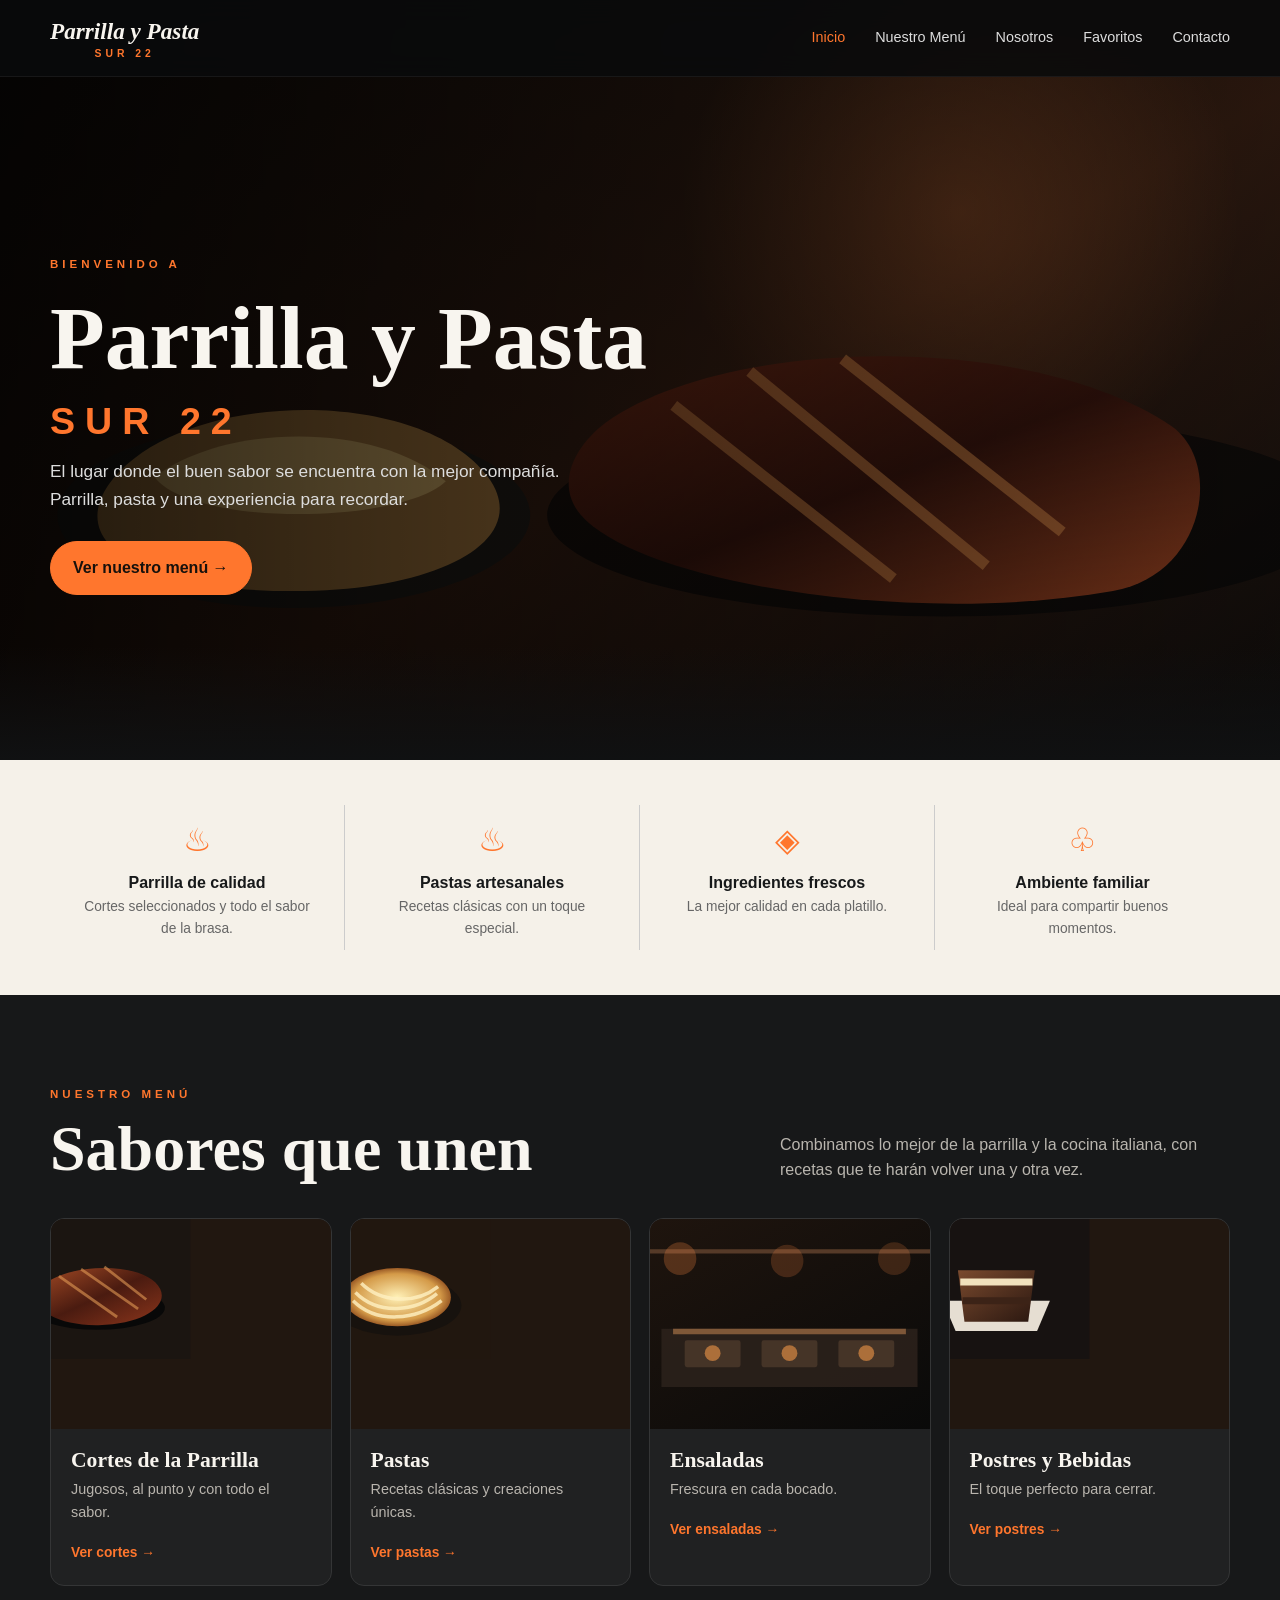
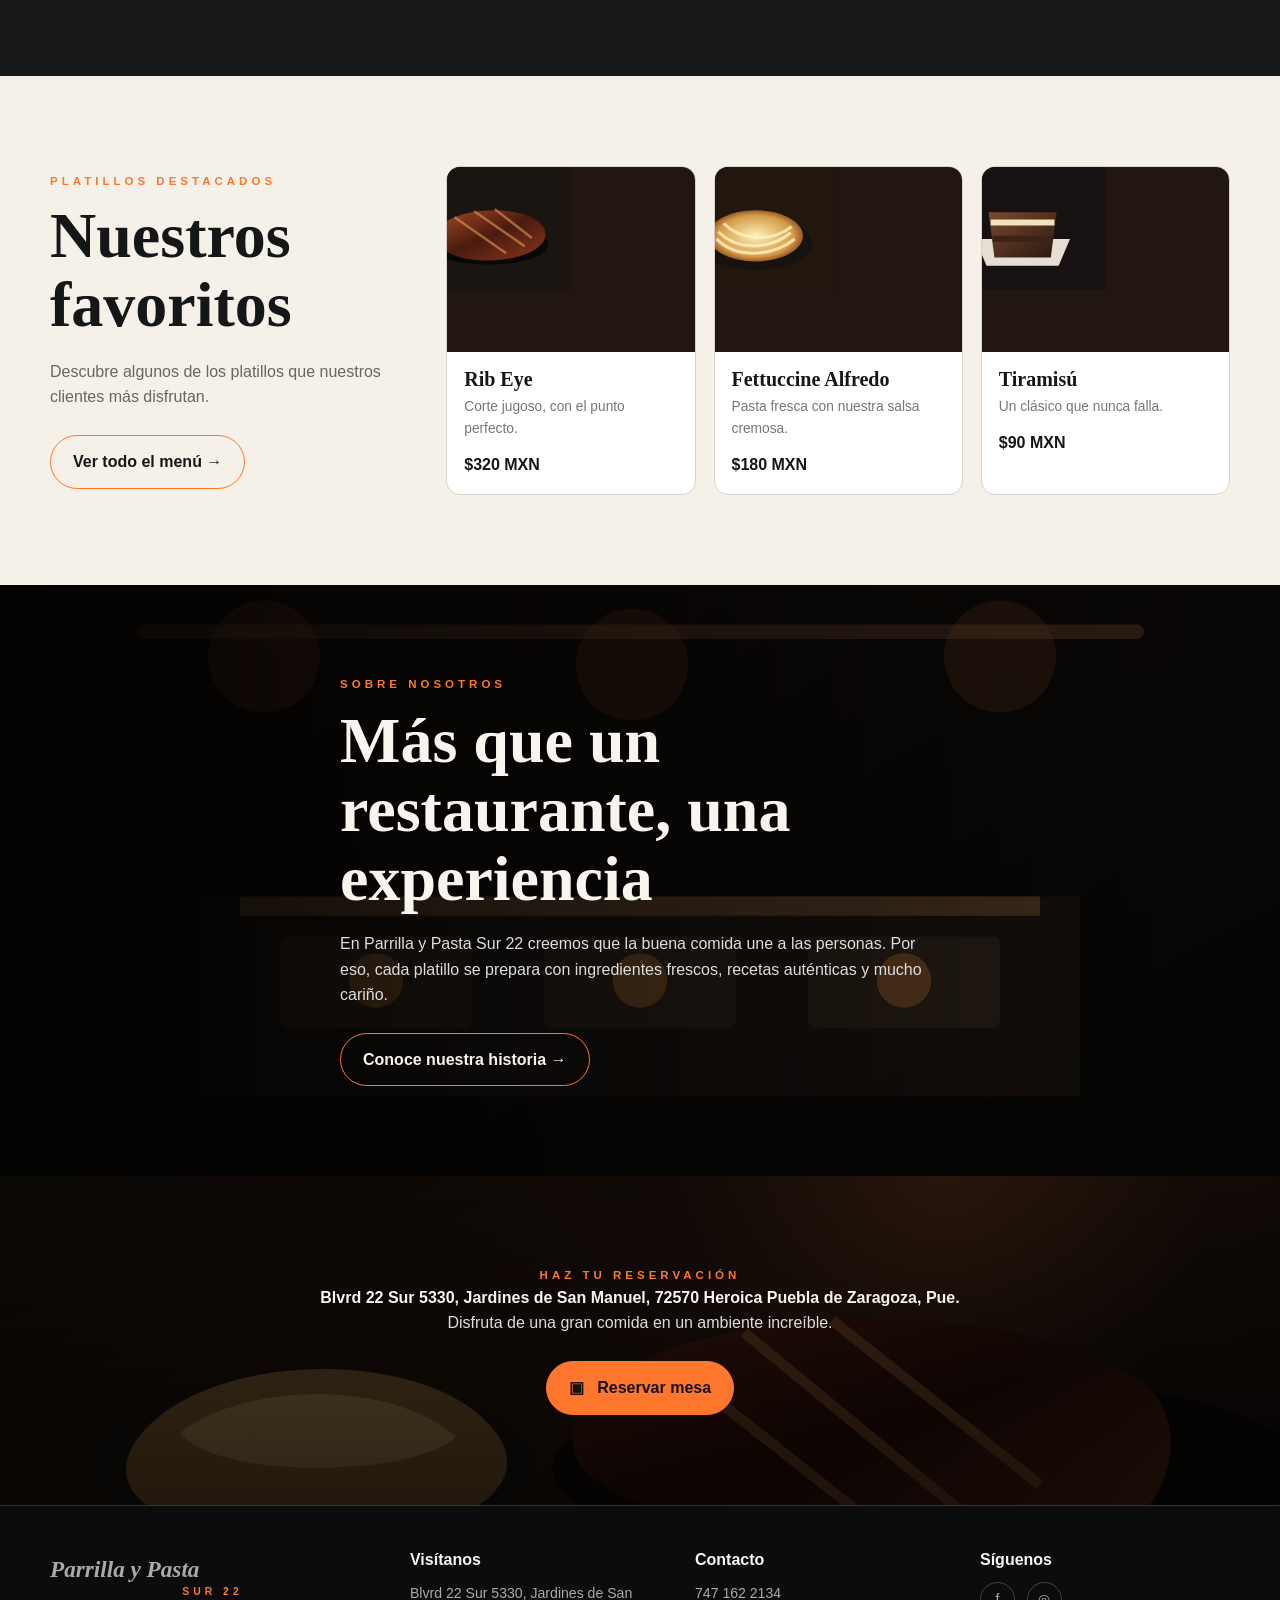
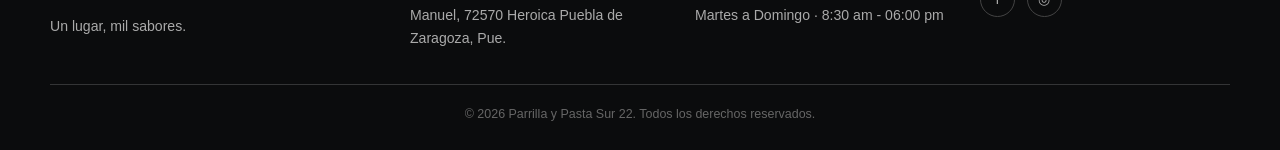
==== index.html @ 073c7037 "Add files via upload" ====
<!DOCTYPE html>
<html lang="es">
<head>
  <meta charset="UTF-8">
  <meta name="viewport" content="width=device-width, initial-scale=1.0">
  <meta name="description" content="Parrilla y Pasta Sur 22 — parrilla, pasta y buenos momentos.">
  <meta name="theme-color" content="#101112">
  <title>Parrilla y Pasta Sur 22</title>
  <link rel="stylesheet" href="css/styles.css">
</head>
<body>
<header>
  <nav class="container">
    <a href="#inicio" class="brand">Parrilla y Pasta <small>SUR 22</small></a>
    <div class="links" id="navLinks">
      <a class="active" href="#inicio">Inicio</a>
      <a href="./menu.html">Nuestro Menú</a>
      <a href="#nosotros">Nosotros</a>
      <a href="#favoritos">Favoritos</a>
      <a href="#contacto">Contacto</a>
    </div>
  </nav>
</header>

<main>
<section class="hero" id="inicio">
  <div class="hero-content">
    <div class="eyebrow">Bienvenido a</div>
    <h1>Parrilla y Pasta <span>Sur 22</span></h1>
    <p>El lugar donde el buen sabor se encuentra con la mejor compañía. Parrilla, pasta y una experiencia para recordar.</p>
    <div class="hero-actions">
      <a class="btn" href="./menu.html">Ver nuestro menú →</a>
    </div>
  </div>
</section>

<section class="features">
  <div class="container features-grid">
    <div class="feature"><div class="icon">♨</div><h3>Parrilla de calidad</h3><p>Cortes seleccionados y todo el sabor de la brasa.</p></div>
    <div class="feature"><div class="icon">♨</div><h3>Pastas artesanales</h3><p>Recetas clásicas con un toque especial.</p></div>
    <div class="feature"><div class="icon">◈</div><h3>Ingredientes frescos</h3><p>La mejor calidad en cada platillo.</p></div>
    <div class="feature"><div class="icon">♧</div><h3>Ambiente familiar</h3><p>Ideal para compartir buenos momentos.</p></div>
  </div>
</section>

<section class="menu-section" id="menu">
  <div class="container">
    <div class="section-head">
      <div><div class="eyebrow">Nuestro menú</div><h2>Sabores que unen</h2></div>
      <p>Combinamos lo mejor de la parrilla y la cocina italiana, con recetas que te harán volver una y otra vez.</p>
    </div>
    <div class="cards">
      <article class="card"><div class="card-image"><img src="images/ribeye.svg" alt="Corte de carne a la parrilla" loading="lazy"></div><div class="card-body"><h3>Cortes de la Parrilla</h3><p>Jugosos, al punto y con todo el sabor.</p><a href="./menu.html#parrilla">Ver cortes →</a></div></article>
      <article class="card"><div class="card-image"><img src="images/pasta.svg" alt="Pasta artesanal" loading="lazy"></div><div class="card-body"><h3>Pastas</h3><p>Recetas clásicas y creaciones únicas.</p><a href="#favoritos">Ver pastas →</a></div></article>
      <article class="card"><div class="card-image"><img src="images/about.svg" alt="Ambiente del restaurante" loading="lazy"></div><div class="card-body"><h3>Ensaladas</h3><p>Frescura en cada bocado.</p><a href="#favoritos">Ver ensaladas →</a></div></article>
      <article class="card"><div class="card-image"><img src="images/dessert.svg" alt="Postre" loading="lazy"></div><div class="card-body"><h3>Postres y Bebidas</h3><p>El toque perfecto para cerrar.</p><a href="#favoritos">Ver postres →</a></div></article>
    </div>
  </div>
</section>

<section class="favorites" id="favoritos">
  <div class="container favorite-grid">
    <div class="section-head">
      <div class="eyebrow">Platillos destacados</div>
      <h2>Nuestros favoritos</h2>
      <p>Descubre algunos de los platillos que nuestros clientes más disfrutan.</p>
      <a class="btn outline" href="./menu.html" style="color:#171717;border-color:#ff762d">Ver todo el menú →</a>
    </div>
    <div class="dish-grid">
      <article class="dish"><div class="dish-image"><img src="images/ribeye.svg" alt="Rib Eye" loading="lazy"></div><div class="dish-body"><h3>Rib Eye</h3><p>Corte jugoso, con el punto perfecto.</p><div class="price">$320 MXN</div></div></article>
      <article class="dish"><div class="dish-image"><img src="images/pasta.svg" alt="Fettuccine Alfredo" loading="lazy"></div><div class="dish-body"><h3>Fettuccine Alfredo</h3><p>Pasta fresca con nuestra salsa cremosa.</p><div class="price">$180 MXN</div></div></article>
      <article class="dish"><div class="dish-image"><img src="images/dessert.svg" alt="Tiramisú" loading="lazy"></div><div class="dish-body"><h3>Tiramisú</h3><p>Un clásico que nunca falla.</p><div class="price">$90 MXN</div></div></article>
    </div>
  </div>
</section>

<section class="about" id="nosotros">
  <div class="container about-content">
    <div class="eyebrow">Sobre nosotros</div>
    <h2>Más que un restaurante, una experiencia</h2>
    <p>En Parrilla y Pasta Sur 22 creemos que la buena comida une a las personas. Por eso, cada platillo se prepara con ingredientes frescos, recetas auténticas y mucho cariño.</p>
    <a class="btn outline" href="#contacto">Conoce nuestra historia →</a>
  </div>
</section>

<section class="reservation" id="reservar">
  <div class="container">
    <div class="eyebrow">Haz tu reservación</div>
    <h4>Blvrd 22 Sur 5330, Jardines de San Manuel, 72570 Heroica Puebla de Zaragoza, Pue.</h4>
    <p>Disfruta de una gran comida en un ambiente increíble.</p>
    <a class="btn" href="tel:+52+527471622134">▣ &nbsp; Reservar mesa</a>
  </div>
</section>
</main>

<footer id="contacto">
  <div class="container">
    <div class="footer-grid">
      <div><a class="brand" href="#inicio">Parrilla y Pasta <small>SUR 22</small></a><p style="margin-top:15px">Un lugar, mil sabores.</p></div>
      <div><h3>Visítanos</h3><p>Blvrd 22 Sur 5330, Jardines de San Manuel, 72570 Heroica Puebla de Zaragoza, Pue.</div>
      <div><h3>Contacto</h3><p><a href="tel:+525512345678">747 162 2134</a><br>Martes a Domingo · 8:30 am - 06:00 pm</p></div>
      <div><h3>Síguenos</h3><div class="social"><a href="#" aria-label="Facebook">f</a><a href="#" aria-label="Instagram">◎</a></div></div>
    </div>
    <div class="copyright">© 2026 Parrilla y Pasta Sur 22. Todos los derechos reservados.</div>
  </div>
</footer>
<script src="js/main.js"></script>
</body>
</html>
---- css/styles.css ----
:root{
  --bg:#101112;--bg2:#171819;--cream:#f5f1e9;--orange:#ff762d;--orange2:#ff9a52;
  --text:#f8f5ef;--muted:#b9b5ae;--line:#343536;--max:1180px;
}
*{box-sizing:border-box;margin:0;padding:0}
html{scroll-behavior:smooth}
body{font-family:Arial,Helvetica,sans-serif;background:var(--bg);color:var(--text);line-height:1.6}
a{color:inherit;text-decoration:none}
img{max-width:100%;display:block}
.container{width:min(var(--max),calc(100% - 40px));margin:auto}
.eyebrow{color:var(--orange);text-transform:uppercase;letter-spacing:4px;font-size:.72rem;font-weight:700}
h1,h2,h3{font-family:Georgia,"Times New Roman",serif;line-height:1.08}
.btn{display:inline-flex;align-items:center;gap:10px;background:var(--orange);color:#17110c;padding:13px 22px;border-radius:999px;font-weight:700;border:1px solid var(--orange);transition:.2s;cursor:pointer}
.btn:hover{transform:translateY(-2px);background:var(--orange2)}
.btn.outline{background:transparent;color:var(--text)}
header{position:fixed;z-index:20;top:0;width:100%;background:rgba(10,11,12,.88);backdrop-filter:blur(14px);border-bottom:1px solid rgba(255,255,255,.06)}
nav{height:76px;display:flex;align-items:center;justify-content:space-between;gap:25px}
.brand{font-family:Georgia,serif;font-style:italic;font-size:1.45rem;font-weight:700;white-space:nowrap}
.brand small{display:block;font-family:Arial,sans-serif;color:var(--orange);font-size:.65rem;letter-spacing:4px;text-align:center;font-style:normal;margin-top:-4px}
.links{display:flex;gap:30px;font-size:.9rem;color:#ddd}.links a:hover,.links a.active{color:var(--orange)}
.menu-toggle{display:none;background:none;color:white;border:0;font-size:1.7rem}
.hero{min-height:760px;display:grid;place-items:center;position:relative;overflow:hidden;background:linear-gradient(90deg,rgba(0,0,0,.82),rgba(0,0,0,.32)),url("../images/hero.svg") center/cover}
.hero:after{content:"";position:absolute;inset:0;background:linear-gradient(0deg,var(--bg),transparent 15%);pointer-events:none}
.hero-content{position:relative;z-index:2;width:min(var(--max),calc(100% - 40px));padding-top:90px}
.hero h1{font-size:clamp(3rem,7vw,6.3rem);max-width:800px;margin:16px 0}.hero h1 span{color:var(--orange);display:block;font-size:.42em;font-family:Arial,sans-serif;letter-spacing:10px;text-transform:uppercase;margin-top:15px}
.hero p{max-width:510px;color:#ddd;font-size:1.08rem;margin-bottom:28px}.hero-actions{display:flex;gap:12px;flex-wrap:wrap}
.features{background:var(--cream);color:#17191a;padding:45px 0}.features-grid{display:grid;grid-template-columns:repeat(4,1fr)}
.feature{padding:10px 30px;text-align:center;border-right:1px solid #ccc}.feature:last-child{border:0}.icon{color:var(--orange);font-size:2rem;margin-bottom:8px}.feature h3{font-family:Arial,sans-serif;font-size:1rem;margin-bottom:5px}.feature p{color:#666;font-size:.86rem}
section{padding:90px 0}.section-head{display:flex;justify-content:space-between;align-items:end;gap:30px;margin-bottom:35px}.section-head h2{font-size:clamp(2.4rem,5vw,4rem);margin-top:10px}.section-head p{max-width:450px;color:var(--muted)}
.menu-section{background:var(--bg2)}.cards{display:grid;grid-template-columns:repeat(4,1fr);gap:18px}.card{background:#202122;border:1px solid var(--line);border-radius:14px;overflow:hidden;transition:.25s}.card:hover{transform:translateY(-5px);border-color:#5a5b5c}
.card-image{aspect-ratio:4/3;background:#211710;overflow:hidden}.card-image img{width:100%;height:100%;object-fit:cover}.card-body{padding:20px}.card h3{font-size:1.35rem;margin-bottom:6px}.card p{color:var(--muted);font-size:.9rem;margin-bottom:15px}.card a{color:var(--orange);font-size:.86rem;font-weight:700}
.favorites{background:var(--cream);color:#151617}.favorite-grid{display:grid;grid-template-columns:1fr 2.2fr;gap:40px;align-items:center}.favorites .section-head{display:block;margin:0}.favorites .section-head p{color:#666;margin:20px 0 25px}.dish-grid{display:grid;grid-template-columns:repeat(3,1fr);gap:18px}
.dish{border:1px solid #d8d2c8;border-radius:14px;overflow:hidden;background:#fff}.dish-image{aspect-ratio:4/3;background:#211710;overflow:hidden}.dish-image img{width:100%;height:100%;object-fit:cover}.dish-body{padding:17px}.dish h3{font-size:1.25rem}.dish p{color:#777;font-size:.86rem;margin:5px 0 12px}.price{font-weight:800}
.about{position:relative;background:linear-gradient(90deg,rgba(0,0,0,.9),rgba(0,0,0,.5)),url("../images/about.svg") center/cover}.about-content{max-width:600px}.about h2{font-size:clamp(2.4rem,5vw,4rem);margin:12px 0 18px}.about p{color:#ddd;margin-bottom:25px}
.reservation{text-align:center;background:linear-gradient(rgba(0,0,0,.65),rgba(0,0,0,.82)),url("../images/hero.svg") center/cover}.reservation h2{font-size:clamp(2.3rem,5vw,4rem);margin:10px 0}.reservation p{color:#ddd;margin-bottom:25px}
footer{padding:45px 0 25px;border-top:1px solid var(--line);background:#0b0c0d}.footer-grid{display:grid;grid-template-columns:1.3fr 1fr 1fr 1fr;gap:35px;padding-bottom:35px}footer h3{font-family:Arial,sans-serif;font-size:1rem;margin-bottom:14px}footer p,footer a{color:#aaa;font-size:.88rem}footer a:hover{color:var(--orange)}
.social{display:flex;gap:12px}.social a{width:35px;height:35px;border:1px solid #444;border-radius:50%;display:grid;place-items:center}
.copyright{border-top:1px solid var(--line);padding-top:20px;text-align:center;color:#666;font-size:.78rem}
@media(max-width:900px){
 .links{display:none;position:absolute;top:76px;left:0;width:100%;background:#111;padding:20px;flex-direction:column}.links.open{display:flex}
 .header-btn{display:none}.menu-toggle{display:block}.features-grid,.cards{grid-template-columns:repeat(2,1fr)}
 .feature:nth-child(2){border-right:0}.feature:nth-child(-n+2){border-bottom:1px solid #ccc;padding-bottom:25px}.feature:nth-child(n+3){padding-top:25px}
 .favorite-grid{grid-template-columns:1fr}.footer-grid{grid-template-columns:repeat(2,1fr)}
}
@media(max-width:600px){
 .container{width:min(var(--max),calc(100% - 28px))}nav{height:68px}.hero{min-height:700px}.hero-content{padding-top:80px}.hero h1{font-size:3.2rem}
 .hero p{font-size:.98rem}section{padding:65px 0}.features-grid,.cards,.dish-grid,.footer-grid{grid-template-columns:1fr}
 .feature{border-right:0!important;border-bottom:1px solid #ccc!important;padding:20px!important}.feature:last-child{border-bottom:0!important}
 .section-head{display:block}.section-head p{margin-top:15px}.footer-grid{gap:25px}
}
/* =========================================
           MENU HERO
        ========================================= */

        .menu-hero {
            min-height: 500px;

            display: grid;
            place-items: center;

            position: relative;
            overflow: hidden;

            background:
                linear-gradient(
                    90deg,
                    rgba(0,0,0,.82),
                    rgba(0,0,0,.35)
                ),
                url("images/hero.svg") center/cover;
        }

        .menu-hero::after {
            content: "";

            position: absolute;
            inset: 0;

            background:
                linear-gradient(
                    0deg,
                    var(--bg),
                    transparent 25%
                );

            pointer-events: none;
        }

        .menu-hero-content {
            position: relative;

            z-index: 2;

            width:
                min(
                    var(--max),
                    calc(100% - 40px)
                );

            text-align: center;

            padding-top: 80px;
        }

        .menu-hero h1 {
            font-size:
                clamp(
                    3rem,
                    7vw,
                    5.5rem
                );

            margin: 14px 0;
        }

        .menu-hero h1 span {
            color: var(--orange);
        }

        .menu-hero p {
            max-width: 550px;

            margin: auto;

            color: #ddd;

            font-size: 1.05rem;
        }


        /* =========================================
           MENU NAVIGATION
        ========================================= */

        .menu-categories {
            background: var(--cream);

            color: #171819;

            position: sticky;

            top: 76px;

            z-index: 10;

            border-bottom:
                1px solid #d6d0c7;
        }

        .menu-categories-inner {

            width:
                min(
                    var(--max),
                    calc(100% - 40px)
                );

            margin: auto;

            display: flex;

            justify-content: center;

            gap: 12px;

            padding: 14px 0;

            overflow-x: auto;
        }

        .menu-categories a {

            flex-shrink: 0;

            padding: 8px 18px;

            border:
                1px solid #ccc5ba;

            border-radius: 999px;

            font-size: .86rem;

            font-weight: 700;

            transition: .2s;
        }

        .menu-categories a:hover,
        .menu-categories a.active {

            background: var(--orange);

            border-color: var(--orange);

            color: #17110c;
        }


        /* =========================================
           MENU SECTION
        ========================================= */

        .digital-menu {
            background: var(--bg2);
        }

        .menu-category {
            scroll-margin-top: 145px;

            margin-bottom: 75px;
        }

        .menu-category:last-child {
            margin-bottom: 0;
        }


        /* =========================================
           CATEGORY HEADER
        ========================================= */

        .menu-category-header {

            display: flex;

            align-items: center;

            gap: 18px;

            margin-bottom: 30px;
        }

        .menu-category-icon {

            width: 52px;

            height: 52px;

            display: grid;

            place-items: center;

            border-radius: 50%;

            background:
                rgba(255,118,45,.10);

            border:
                1px solid
                rgba(255,118,45,.30);

            font-size: 1.5rem;

            flex-shrink: 0;
        }

        .menu-category-title {

            font-size:
                clamp(
                    2rem,
                    4vw,
                    3rem
                );
        }

        .menu-category-title span {
            color: var(--orange);
        }

        .menu-category-line {

            height: 1px;

            flex: 1;

            background:
                linear-gradient(
                    90deg,
                    var(--orange),
                    transparent
                );
        }


        /* =========================================
           DISH GRID
        ========================================= */

        .menu-dishes {

            display: grid;

            grid-template-columns:
                repeat(3, 1fr);

            gap: 18px;
        }


        /* =========================================
           DISH CARD
        ========================================= */

        .menu-dish {

            background: #202122;

            border:
                1px solid var(--line);

            border-radius: 14px;

            overflow: hidden;

            transition:
                transform .25s,
                border-color .25s,
                box-shadow .25s;
        }

        .menu-dish:hover {

            transform:
                translateY(-5px);

            border-color:
                var(--orange);

            box-shadow:
                0 15px 35px
                rgba(0,0,0,.30);
        }


        /* =========================================
           DISH IMAGE
        ========================================= */

        .menu-dish-image {

            aspect-ratio: 4 / 3;

            background:
                linear-gradient(
                    135deg,
                    #2b1b13,
                    #171819
                );

            overflow: hidden;

            position: relative;
        }

        .menu-dish-image img {

            width: 100%;

            height: 100%;

            object-fit: cover;

            transition:
                transform .4s;
        }

        .menu-dish:hover
        .menu-dish-image img {

            transform: scale(1.05);
        }


        /* =========================================
           IMAGE PLACEHOLDER
        ========================================= */

        .menu-dish-placeholder {

            width: 100%;

            height: 100%;

            display: grid;

            place-items: center;

            font-size: 3rem;

            color: var(--orange);
        }


        /* =========================================
           DISH BODY
        ========================================= */

        .menu-dish-body {

            padding: 20px;
        }

        .menu-dish-top {

            display: flex;

            justify-content:
                space-between;

            align-items:
                flex-start;

            gap: 15px;

            margin-bottom: 7px;
        }

        .menu-dish h3 {

            font-size:
                1.35rem;
        }

        .menu-price {

            color: var(--orange);

            font-weight: 800;

            white-space: nowrap;

            font-size: 1.1rem;
        }

        .menu-dish p {

            color: var(--muted);

            font-size: .88rem;

            line-height: 1.6;
        }


        /* =========================================
           BADGES
        ========================================= */

        .menu-badge {

            position: absolute;

            top: 12px;

            left: 12px;

            background: var(--orange);

            color: #17110c;

            padding: 5px 11px;

            border-radius: 999px;

            font-size: .68rem;

            font-weight: 800;

            text-transform: uppercase;

            letter-spacing: 1px;
        }


        /* =========================================
           BEVERAGES
        ========================================= */

        .beverages-grid {

            display: grid;

            grid-template-columns:
                repeat(3, 1fr);

            gap: 18px;
        }

        .beverage {

            background: #202122;

            border:
                1px solid var(--line);

            border-radius: 14px;

            padding: 22px;

            display: flex;

            align-items: center;

            justify-content:
                space-between;

            gap: 20px;

            transition: .25s;
        }

        .beverage:hover {

            border-color:
                var(--orange);

            transform:
                translateY(-3px);
        }

        .beverage-info {

            display: flex;

            align-items: center;

            gap: 15px;
        }

        .beverage-icon {

            width: 45px;

            height: 45px;

            border-radius: 50%;

            display: grid;

            place-items: center;

            background:
                rgba(255,118,45,.10);

            font-size: 1.3rem;
        }

        .beverage h3 {

            font-family: Arial, sans-serif;

            font-size: 1rem;
        }

        .beverage p {

            color: var(--muted);

            font-size: .78rem;
        }


        /* =========================================
           EVENT CTA
        ========================================= */

        .event-menu {

            text-align: center;

            background:
                linear-gradient(
                    rgba(0,0,0,.70),
                    rgba(0,0,0,.85)
                ),
                url("images/hero.svg")
                center/cover;
        }

        .event-menu-content {

            max-width: 700px;

            margin: auto;
        }

        .event-menu h2 {

            font-size:
                clamp(
                    2.4rem,
                    5vw,
                    4rem
                );

            margin: 10px 0 15px;
        }

        .event-menu h2 span {

            color: var(--orange);
        }

        .event-menu p {

            color: #ddd;

            margin-bottom: 28px;
        }


        /* =========================================
           MOBILE
        ========================================= */

        @media(max-width: 900px) {

            .menu-dishes {

                grid-template-columns:
                    repeat(2, 1fr);
            }

            .beverages-grid {

                grid-template-columns:
                    repeat(2, 1fr);
            }

            .menu-categories {

                top: 68px;
            }

        }


        @media(max-width: 600px) {

            .menu-hero {

                min-height: 520px;
            }

            .menu-hero-content {

                padding-top: 70px;
            }

            .menu-hero h1 {

                font-size: 3.1rem;
            }

            .menu-hero p {

                font-size: .95rem;
            }

            .menu-categories-inner {

                width:
                    calc(100% - 28px);

                justify-content:
                    flex-start;
            }

            .menu-category {

                scroll-margin-top: 125px;

                margin-bottom: 60px;
            }

            .menu-category-header {

                gap: 12px;
            }

            .menu-category-icon {

                width: 45px;

                height: 45px;
            }

            .menu-category-line {

                display: none;
            }

            .menu-dishes {

                grid-template-columns: 1fr;
            }

            .beverages-grid {

                grid-template-columns: 1fr;
            }

            .menu-dish-image {

                aspect-ratio: 16 / 10;
            }

            .event-menu {

                padding:
                    65px 0;
            }

        }
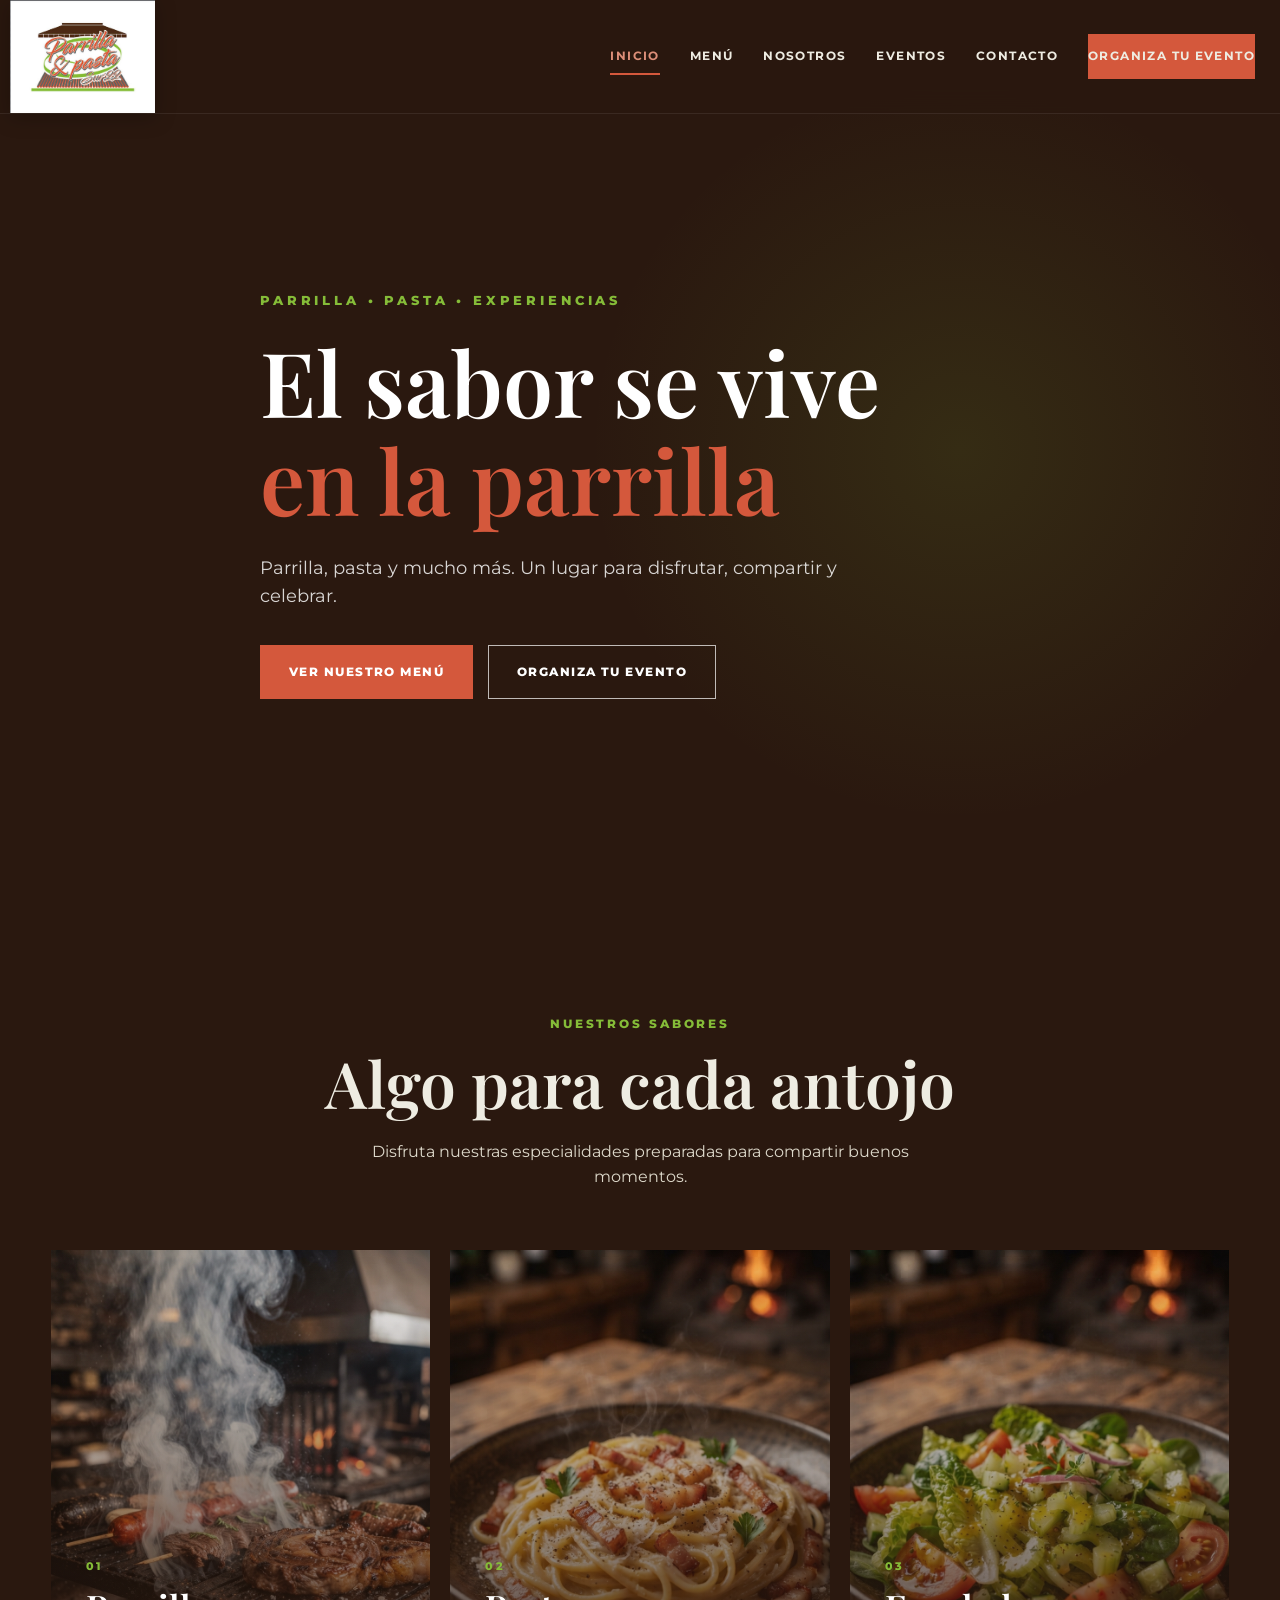
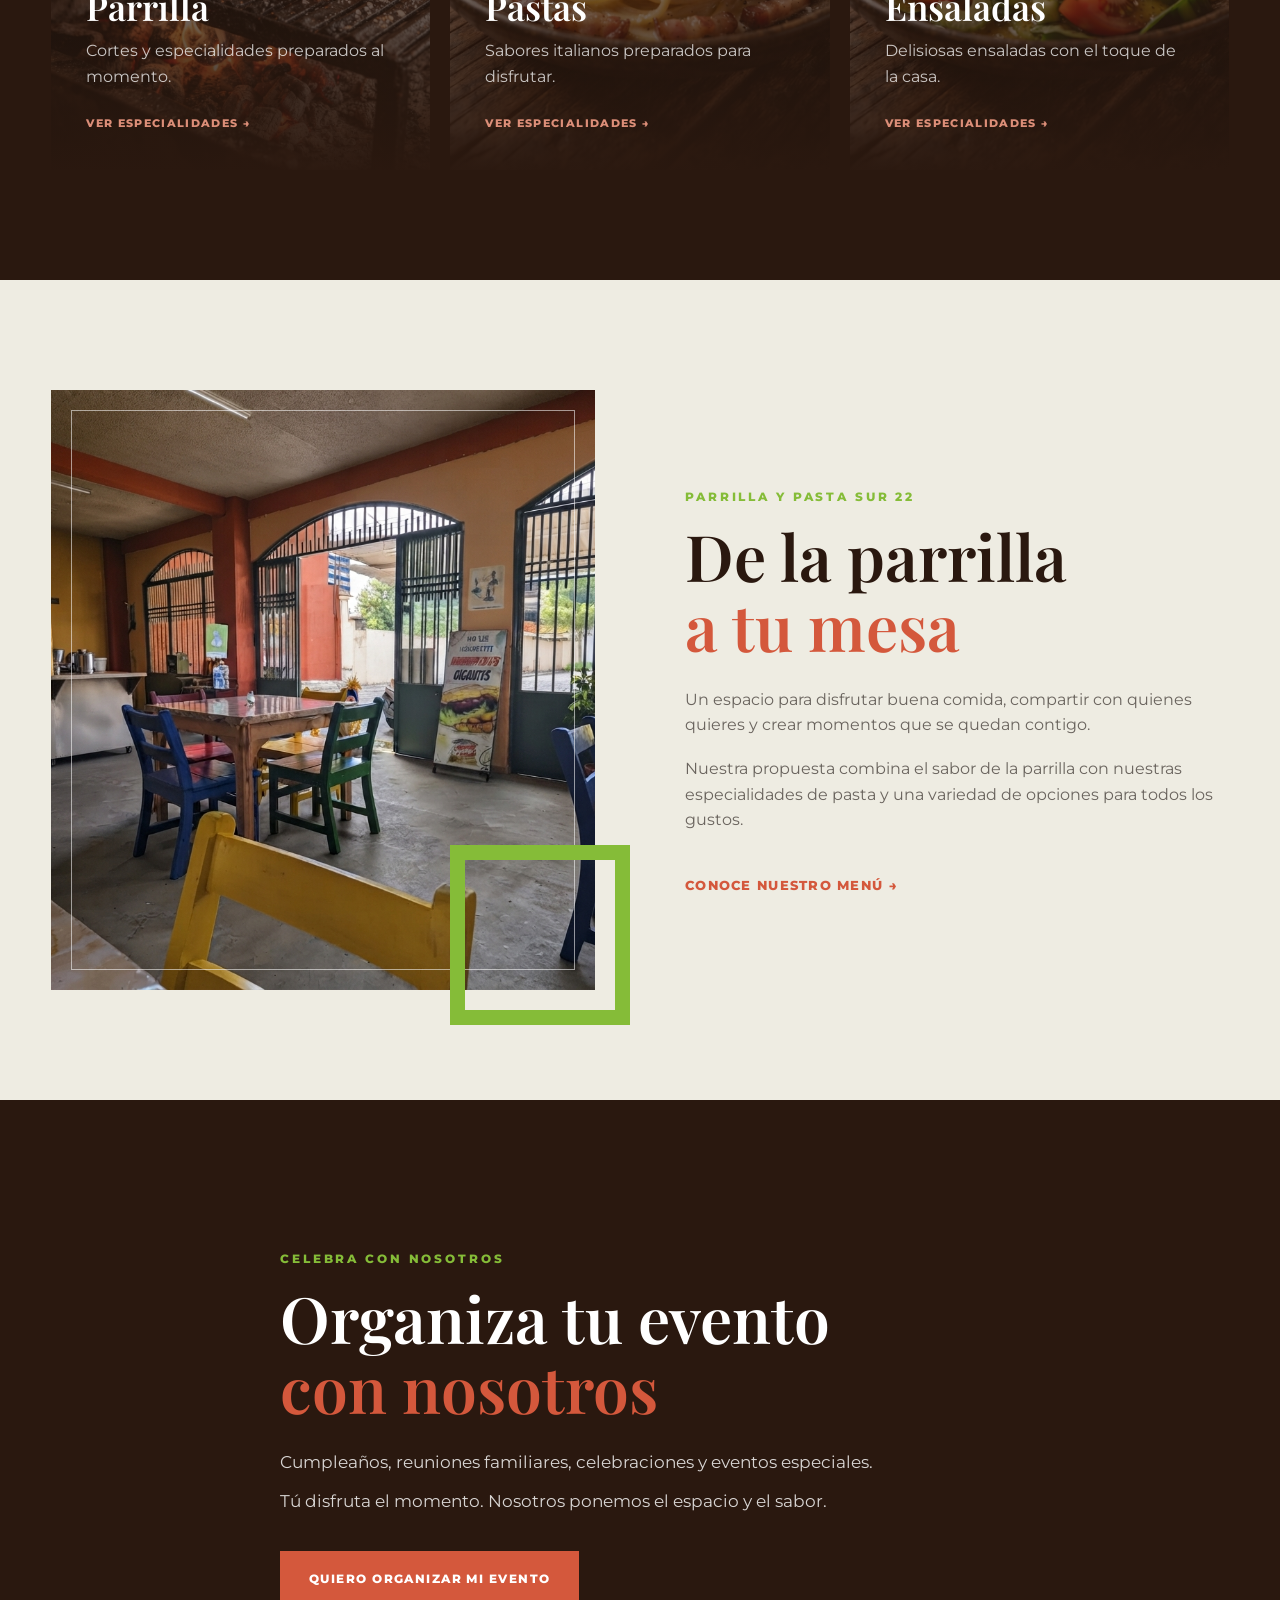
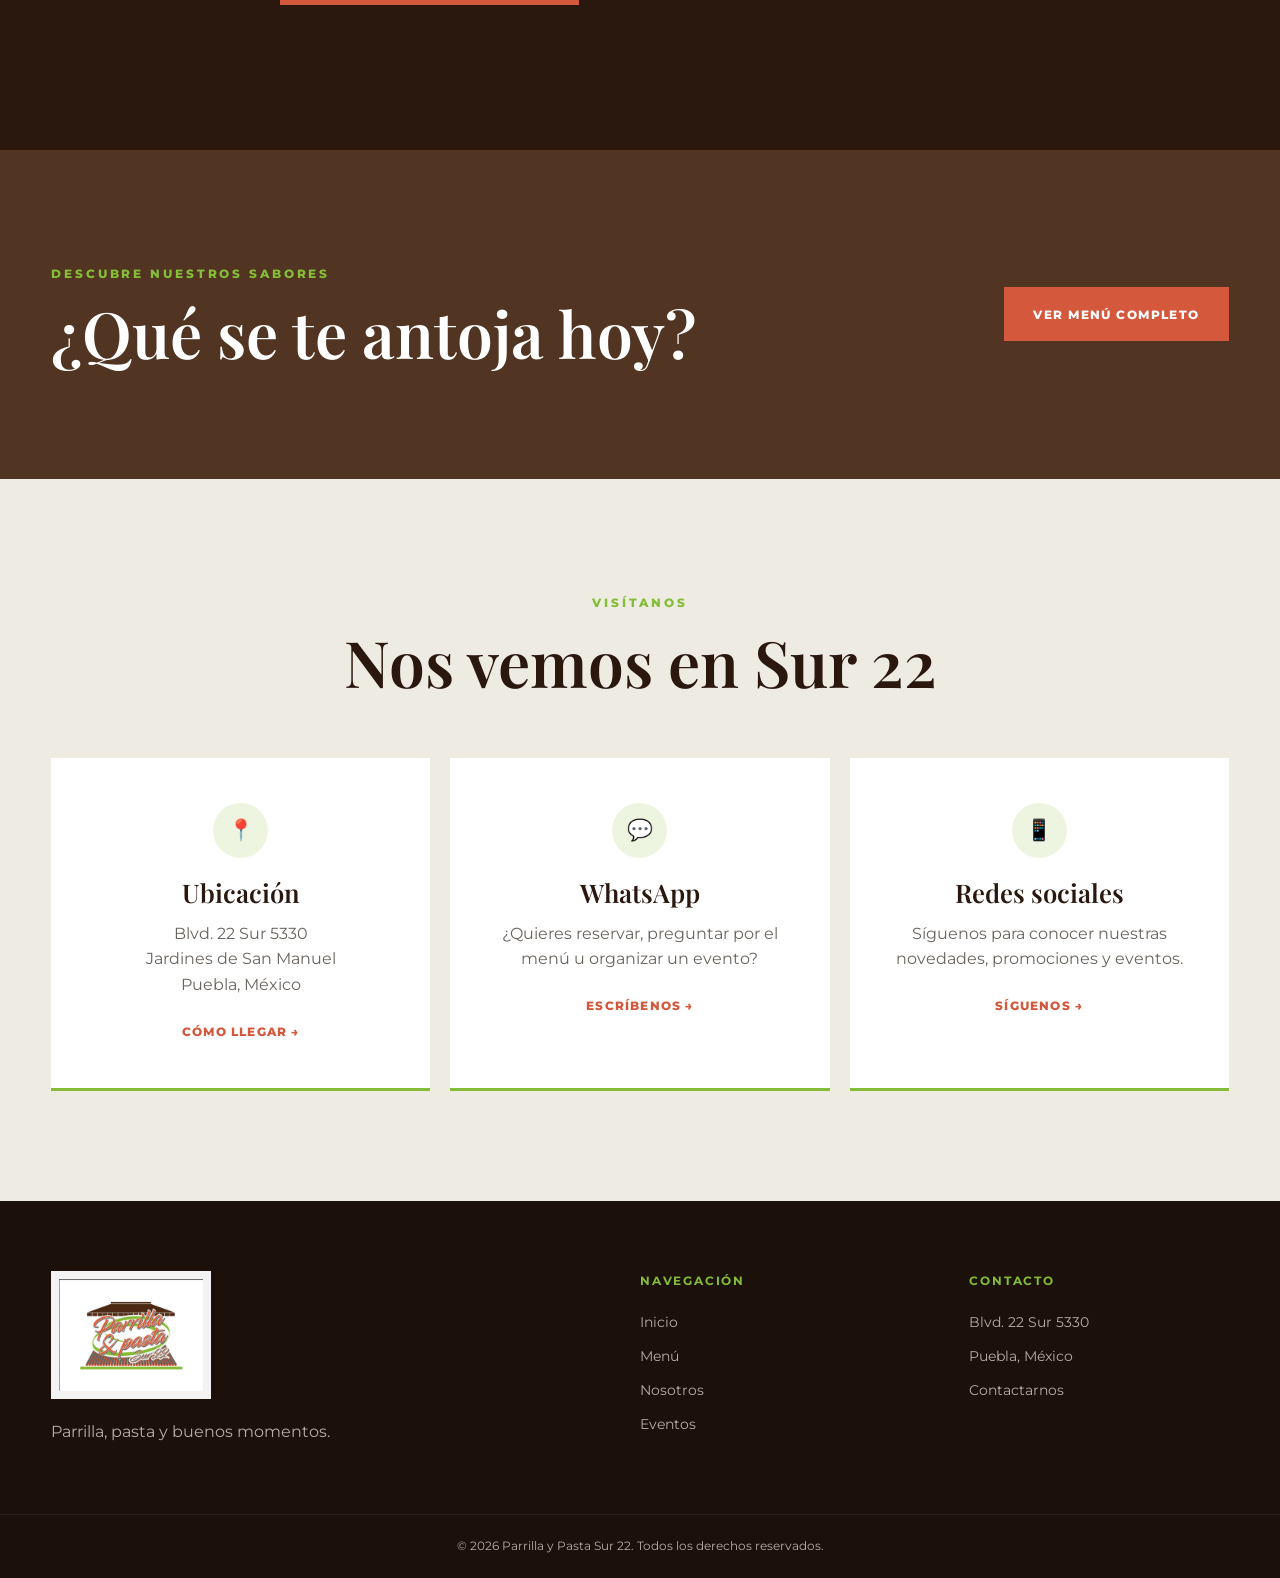
==== commit b5444a1b: "Add files via upload" ====
--- a/index.html
+++ b/index.html
@@ -1,109 +1,366 @@
-<!DOCTYPE html>
-<html lang="es">
-<head>
-  <meta charset="UTF-8">
-  <meta name="viewport" content="width=device-width, initial-scale=1.0">
-  <meta name="description" content="Parrilla y Pasta Sur 22 — parrilla, pasta y buenos momentos.">
-  <meta name="theme-color" content="#101112">
-  <title>Parrilla y Pasta Sur 22</title>
-  <link rel="stylesheet" href="css/styles.css">
-</head>
-<body>
-<header>
-  <nav class="container">
-    <a href="#inicio" class="brand">Parrilla y Pasta <small>SUR 22</small></a>
-    <div class="links" id="navLinks">
-      <a class="active" href="#inicio">Inicio</a>
-      <a href="./menu.html">Nuestro Menú</a>
-      <a href="#nosotros">Nosotros</a>
-      <a href="#favoritos">Favoritos</a>
-      <a href="#contacto">Contacto</a>
-    </div>
-  </nav>
-</header>
-
-<main>
-<section class="hero" id="inicio">
-  <div class="hero-content">
-    <div class="eyebrow">Bienvenido a</div>
-    <h1>Parrilla y Pasta <span>Sur 22</span></h1>
-    <p>El lugar donde el buen sabor se encuentra con la mejor compañía. Parrilla, pasta y una experiencia para recordar.</p>
-    <div class="hero-actions">
-      <a class="btn" href="./menu.html">Ver nuestro menú →</a>
-    </div>
-  </div>
-</section>
-
-<section class="features">
-  <div class="container features-grid">
-    <div class="feature"><div class="icon">♨</div><h3>Parrilla de calidad</h3><p>Cortes seleccionados y todo el sabor de la brasa.</p></div>
-    <div class="feature"><div class="icon">♨</div><h3>Pastas artesanales</h3><p>Recetas clásicas con un toque especial.</p></div>
-    <div class="feature"><div class="icon">◈</div><h3>Ingredientes frescos</h3><p>La mejor calidad en cada platillo.</p></div>
-    <div class="feature"><div class="icon">♧</div><h3>Ambiente familiar</h3><p>Ideal para compartir buenos momentos.</p></div>
-  </div>
-</section>
-
-<section class="menu-section" id="menu">
-  <div class="container">
-    <div class="section-head">
-      <div><div class="eyebrow">Nuestro menú</div><h2>Sabores que unen</h2></div>
-      <p>Combinamos lo mejor de la parrilla y la cocina italiana, con recetas que te harán volver una y otra vez.</p>
-    </div>
-    <div class="cards">
-      <article class="card"><div class="card-image"><img src="images/ribeye.svg" alt="Corte de carne a la parrilla" loading="lazy"></div><div class="card-body"><h3>Cortes de la Parrilla</h3><p>Jugosos, al punto y con todo el sabor.</p><a href="./menu.html#parrilla">Ver cortes →</a></div></article>
-      <article class="card"><div class="card-image"><img src="images/pasta.svg" alt="Pasta artesanal" loading="lazy"></div><div class="card-body"><h3>Pastas</h3><p>Recetas clásicas y creaciones únicas.</p><a href="#favoritos">Ver pastas →</a></div></article>
-      <article class="card"><div class="card-image"><img src="images/about.svg" alt="Ambiente del restaurante" loading="lazy"></div><div class="card-body"><h3>Ensaladas</h3><p>Frescura en cada bocado.</p><a href="#favoritos">Ver ensaladas →</a></div></article>
-      <article class="card"><div class="card-image"><img src="images/dessert.svg" alt="Postre" loading="lazy"></div><div class="card-body"><h3>Postres y Bebidas</h3><p>El toque perfecto para cerrar.</p><a href="#favoritos">Ver postres →</a></div></article>
-    </div>
-  </div>
-</section>
-
-<section class="favorites" id="favoritos">
-  <div class="container favorite-grid">
-    <div class="section-head">
-      <div class="eyebrow">Platillos destacados</div>
-      <h2>Nuestros favoritos</h2>
-      <p>Descubre algunos de los platillos que nuestros clientes más disfrutan.</p>
-      <a class="btn outline" href="./menu.html" style="color:#171717;border-color:#ff762d">Ver todo el menú →</a>
-    </div>
-    <div class="dish-grid">
-      <article class="dish"><div class="dish-image"><img src="images/ribeye.svg" alt="Rib Eye" loading="lazy"></div><div class="dish-body"><h3>Rib Eye</h3><p>Corte jugoso, con el punto perfecto.</p><div class="price">$320 MXN</div></div></article>
-      <article class="dish"><div class="dish-image"><img src="images/pasta.svg" alt="Fettuccine Alfredo" loading="lazy"></div><div class="dish-body"><h3>Fettuccine Alfredo</h3><p>Pasta fresca con nuestra salsa cremosa.</p><div class="price">$180 MXN</div></div></article>
-      <article class="dish"><div class="dish-image"><img src="images/dessert.svg" alt="Tiramisú" loading="lazy"></div><div class="dish-body"><h3>Tiramisú</h3><p>Un clásico que nunca falla.</p><div class="price">$90 MXN</div></div></article>
-    </div>
-  </div>
-</section>
-
-<section class="about" id="nosotros">
-  <div class="container about-content">
-    <div class="eyebrow">Sobre nosotros</div>
-    <h2>Más que un restaurante, una experiencia</h2>
-    <p>En Parrilla y Pasta Sur 22 creemos que la buena comida une a las personas. Por eso, cada platillo se prepara con ingredientes frescos, recetas auténticas y mucho cariño.</p>
-    <a class="btn outline" href="#contacto">Conoce nuestra historia →</a>
-  </div>
-</section>
-
-<section class="reservation" id="reservar">
-  <div class="container">
-    <div class="eyebrow">Haz tu reservación</div>
-    <h4>Blvrd 22 Sur 5330, Jardines de San Manuel, 72570 Heroica Puebla de Zaragoza, Pue.</h4>
-    <p>Disfruta de una gran comida en un ambiente increíble.</p>
-    <a class="btn" href="tel:+52+527471622134">▣ &nbsp; Reservar mesa</a>
-  </div>
-</section>
-</main>
-
-<footer id="contacto">
-  <div class="container">
-    <div class="footer-grid">
-      <div><a class="brand" href="#inicio">Parrilla y Pasta <small>SUR 22</small></a><p style="margin-top:15px">Un lugar, mil sabores.</p></div>
-      <div><h3>Visítanos</h3><p>Blvrd 22 Sur 5330, Jardines de San Manuel, 72570 Heroica Puebla de Zaragoza, Pue.</div>
-      <div><h3>Contacto</h3><p><a href="tel:+525512345678">747 162 2134</a><br>Martes a Domingo · 8:30 am - 06:00 pm</p></div>
-      <div><h3>Síguenos</h3><div class="social"><a href="#" aria-label="Facebook">f</a><a href="#" aria-label="Instagram">◎</a></div></div>
-    </div>
-    <div class="copyright">© 2026 Parrilla y Pasta Sur 22. Todos los derechos reservados.</div>
-  </div>
-</footer>
-<script src="js/main.js"></script>
-</body>
-</html>
+<!DOCTYPE html>
+<html lang="es">
+
+<head>
+    <meta charset="UTF-8">
+    <meta name="viewport" content="width=device-width, initial-scale=1.0">
+    <meta name="description"
+        content="Parrilla y Pasta Sur 22. Parrilla, pastas y especialidades para disfrutar en Puebla. Organiza tu evento con nosotros.">
+    <title>Parrilla y Pasta Sur 22 | Puebla</title>
+    <link rel="stylesheet" href="css/style.css">
+    <!-- Google Fonts -->
+    <link rel="preconnect" href="https://fonts.googleapis.com">
+    <link rel="preconnect" href="https://fonts.gstatic.com" crossorigin>
+    <link
+        href="https://fonts.googleapis.com/css2?family=Montserrat:wght@400;500;600;700;800&family=Playfair+Display:wght@500;600;700&display=swap"
+        rel="stylesheet">
+</head>
+
+<body>
+    <!-- =========================================
+         HEADER
+    ========================================== -->
+    <header class="site-header">
+        <div class="header-container">
+            <a href="index.html" class="logo-link">
+                <img src="images/logo.png" alt="Parrilla y Pasta Sur 22" class="logo">
+            </a>
+            <nav class="main-nav" id="mainNav">
+                <a href="index.html" class="active">
+                    Inicio
+                </a>
+                <a href="menu.html">
+                    Menú
+                </a>
+                <a href="#nosotros">
+                    Nosotros
+                </a>
+                <a href="#eventos">
+                    Eventos
+                </a>
+                <a href="#contacto">
+                    Contacto
+                </a>
+                <a href="#eventos" class="header-button">
+                    Organiza tu evento
+                </a>
+            </nav>
+
+            <button class="menu-toggle" id="menuToggle" aria-label="Abrir menú">
+                <span></span>
+                <span></span>
+                <span></span>
+            </button>
+        </div>
+    </header>
+    <main>
+        <!-- =========================================
+             HERO
+        ========================================== -->
+        <section class="hero">
+            <div class="hero-overlay"></div>
+            <div class="container hero-content">
+                <span class="hero-kicker">
+                    PARRILLA • PASTA • EXPERIENCIAS
+                </span>
+                <h1>
+                    El sabor se vive
+                    <span>en la parrilla</span>
+                </h1>
+                <p>
+                    Parrilla, pasta y mucho más.
+                    Un lugar para disfrutar, compartir
+                    y celebrar.
+                </p>
+                <div class="hero-buttons">
+                    <a href="menu.html" class="btn btn-primary">
+                        Ver nuestro menú
+                    </a>
+                    <a href="#eventos" class="btn btn-outline">
+                        Organiza tu evento
+                    </a>
+                </div>
+            </div>
+        </section>
+        <!-- =========================================
+             ESPECIALIDADES
+        ========================================== -->
+        <section class="specialties section">
+            <div class="container">
+                <div class="section-heading">
+                    <span class="section-kicker">
+                        NUESTROS SABORES
+                    </span>
+                    <h2>
+                        Algo para cada antojo
+                    </h2>
+                    <p>
+                        Disfruta nuestras especialidades preparadas
+                        para compartir buenos momentos.
+                    </p>
+                </div>
+                <div class="specialties-grid">
+                    <article class="specialty-card specialty-grill">
+                        <div class="specialty-overlay"></div>
+                        <div class="specialty-content">
+                            <span>01</span>
+                            <h3>
+                                Parrilla
+                            </h3>
+                            <p>
+                                Cortes y especialidades
+                                preparados al momento.
+                            </p>
+                            <a href="menu.html#parrilla">
+                                Ver especialidades →
+                            </a>
+                        </div>
+                    </article>
+                    <article class="specialty-card specialty-pasta">
+                        <div class="specialty-overlay"></div>
+                        <div class="specialty-content">
+                            <span>02</span>
+                            <h3>
+                                Pastas
+                            </h3>
+                            <p>
+                                Sabores italianos preparados
+                                para disfrutar.
+                            </p>
+                            <a href="menu.html#pastas">
+                                Ver especialidades →
+                            </a>
+                        </div>
+                    </article>
+                    <article class="specialty-card specialty-ensaladas">
+                        <div class="specialty-overlay"></div>
+                        <div class="specialty-content">
+                            <span>03</span>
+                            <h3>
+                                Ensaladas
+                            </h3>
+                            <p>
+                                Delisiosas ensaladas con el toque de la casa.
+                            </p>
+                            <a href="menu.html#ensaladas">
+                                Ver especialidades →
+                            </a>
+                        </div>
+                    </article>
+                </div>
+            </div>
+        </section>
+        <!-- =========================================
+             NOSOTROS
+        ========================================== -->
+
+        <section class="about section" id="nosotros">
+            <div class="container about-grid">
+                <div class="about-image">
+                    <div class="about-image-frame"></div>
+                </div>
+                <div class="about-content">
+                    <span class="section-kicker">
+                        PARRILLA Y PASTA SUR 22
+                    </span>
+                    <h2>
+                        De la parrilla
+                        <span>a tu mesa</span>
+                    </h2>
+                    <p>
+                        Un espacio para disfrutar buena comida,
+                        compartir con quienes quieres y crear
+                        momentos que se quedan contigo.
+                    </p>
+                    <p>
+                        Nuestra propuesta combina el sabor de
+                        la parrilla con nuestras especialidades
+                        de pasta y una variedad de opciones
+                        para todos los gustos.
+                    </p>
+                    <a href="menu.html" class="text-link">
+                        Conoce nuestro menú →
+                    </a>
+                </div>
+            </div>
+        </section>
+
+        <!-- =========================================
+             EVENTOS
+        ========================================== -->
+
+        <section class="events section" id="eventos">
+            <div class="events-overlay"></div>
+            <div class="container events-content">
+                <span class="section-kicker">
+                    CELEBRA CON NOSOTROS
+                </span>
+                <h2>
+                    Organiza tu evento
+                    <span>con nosotros</span>
+                </h2>
+                <p>
+                    Cumpleaños, reuniones familiares,
+                    celebraciones y eventos especiales.
+                </p>
+                <p>
+                    Tú disfruta el momento.
+                    Nosotros ponemos el espacio y el sabor.
+                </p>
+                <a href="https://wa.me/525547628607?text=Hola%2C%20me%20gustar%C3%ADa%20solicitar%20informaci%C3%B3n%20para%20organizar%20un%20evento%20en%20Parrilla%20y%20Pasta%20Sur%2022."
+                    class="btn btn-primary" target="_blank" rel="noopener">
+                    Quiero organizar mi evento
+                </a>
+            </div>
+        </section>
+
+        <!-- =========================================
+             CTA MENU
+        ========================================== -->
+        <section class="menu-cta section">
+            <div class="container menu-cta-container">
+                <div>
+                    <span class="section-kicker">
+                        DESCUBRE NUESTROS SABORES
+                    </span>
+                    <h2>
+                        ¿Qué se te antoja hoy?
+                    </h2>
+                </div>
+                <a href="menu.html" class="btn btn-primary">
+                    Ver menú completo
+                </a>
+            </div>
+        </section>
+
+        <!-- =========================================
+             CONTACTO
+        ========================================== -->
+
+        <section class="contact section" id="contacto">
+            <div class="container">
+                <div class="section-heading">
+                    <span class="section-kicker">
+                        VISÍTANOS
+                    </span>
+                    <h2>
+                        Nos vemos en Sur 22
+                    </h2>
+                </div>
+
+                <div class="contact-grid">
+                    <div class="contact-card">
+                        <div class="contact-icon">
+                            📍
+                        </div>
+                        <h3>
+                            Ubicación
+                        </h3>
+                        <p>
+                            Blvd. 22 Sur 5330
+                            <br>
+                            Jardines de San Manuel
+                            <br>
+                            Puebla, México
+                        </p>
+                        <a href="https://www.google.com/maps/search/?api=1&query=Parrilla+y+Pasta+Sur+22+Puebla"
+                            target="_blank" rel="noopener">
+                            Cómo llegar →
+                        </a>
+                    </div>
+                    <div class="contact-card">
+                        <div class="contact-icon">
+                            💬
+                        </div>
+                        <h3>
+                            WhatsApp
+                        </h3>
+                        <p>
+                            ¿Quieres reservar,
+                            preguntar por el menú
+                            u organizar un evento?
+                        </p>
+                        <a href="https://wa.me/525547628607" target="_blank" rel="noopener">
+                            Escríbenos →
+                        </a>
+                    </div>
+                    <div class="contact-card">
+                        <div class="contact-icon">
+                            📱
+                        </div>
+                        <h3>
+                            Redes sociales
+                        </h3>
+                        <p>
+                            Síguenos para conocer
+                            nuestras novedades,
+                            promociones y eventos.
+                        </p>
+                        <a href="#" target="_blank">
+                            Síguenos →
+                        </a>
+                    </div>
+                </div>
+            </div>
+        </section>
+    </main>
+
+
+    <!-- =========================================
+         FOOTER
+    ========================================== -->
+
+    <footer class="site-footer">
+        <div class="container footer-grid">
+            <div class="footer-brand">
+                <img src="images/logo.png" alt="Parrilla y Pasta Sur 22">
+                <p>
+                    Parrilla, pasta y buenos momentos.
+                </p>
+            </div>
+            <div class="footer-links">
+                <h4>
+                    Navegación
+                </h4>
+                <a href="index.html">
+                    Inicio
+                </a>
+                <a href="menu.html">
+                    Menú
+                </a>
+                <a href="#nosotros">
+                    Nosotros
+                </a>
+                <a href="#eventos">
+                    Eventos
+                </a>
+            </div>
+            <div class="footer-links">
+                <h4>
+                    Contacto
+                </h4>
+                <span>
+                    Blvd. 22 Sur 5330
+                </span>
+                <span>
+                    Puebla, México
+                </span>
+                <a href="#contacto">
+                    Contactarnos
+                </a>
+            </div>
+        </div>
+        <div class="footer-bottom">
+            <div class="container">
+                <p>
+                    © 2026 Parrilla y Pasta Sur 22.
+                    Todos los derechos reservados.
+                </p>
+            </div>
+        </div>
+    </footer>
+    <script src="js/script.js"></script>
+
+</body>
+
+</html>
--- a/css/style.css
+++ b/css/style.css
@@ -0,0 +1,2152 @@
+/* =========================================================
+   PARRILLA Y PASTA SUR 22
+   Main Stylesheet
+========================================================= */
+
+
+/* =========================================================
+   VARIABLES
+========================================================= */
+
+:root {
+
+    --brown: #452817;
+    --brown-dark: #2A180F;
+    --brown-light: #65432D;
+
+    --terracotta: #D4583C;
+    --terracotta-light: #DC8E78;
+    --terracotta-dark: #A83E2A;
+
+    --green: #85BC38;
+    --green-dark: #5F8E24;
+    --green-light: #A7D866;
+
+    --cream: #EEECE2;
+    --cream-dark: #DDD8CA;
+
+    --white: #FFFFFF;
+
+    --gray: #6A645E;
+    --gray-light: #B5AEA4;
+
+    --surface: #513421;
+    --surface-light: #62432F;
+
+    --shadow:
+        0 20px 50px rgba(0, 0, 0, 0.25);
+
+    --transition:
+        all 0.35s ease;
+
+    --radius:
+        4px;
+
+    --container:
+        1200px;
+}
+
+
+/* =========================================================
+   RESET
+========================================================= */
+
+* {
+    margin: 0;
+    padding: 0;
+    box-sizing: border-box;
+}
+
+html {
+    scroll-behavior: smooth;
+}
+
+body {
+
+    font-family:
+        'Montserrat',
+        Arial,
+        sans-serif;
+
+    background:
+        var(--brown-dark);
+
+    color:
+        var(--cream);
+
+    line-height:
+        1.6;
+
+    overflow-x:
+        hidden;
+}
+
+img {
+    display: block;
+    max-width: 100%;
+}
+
+a {
+    color: inherit;
+    text-decoration: none;
+}
+
+button,
+a {
+    -webkit-tap-highlight-color: transparent;
+}
+
+button {
+    font-family: inherit;
+}
+
+
+/* =========================================================
+   CONTAINER
+========================================================= */
+
+.container {
+
+    width:
+        min(92%, var(--container));
+
+    margin:
+        0 auto;
+}
+
+
+/* =========================================================
+   TYPOGRAPHY
+========================================================= */
+
+h1,
+h2,
+h3 {
+
+    font-family:
+        'Playfair Display',
+        Georgia,
+        serif;
+
+    line-height:
+        1.1;
+
+    font-weight:
+        600;
+}
+
+h1 {
+    font-size:
+        clamp(3rem, 7vw, 6.5rem);
+}
+
+h2 {
+    font-size:
+        clamp(2.3rem, 5vw, 4.2rem);
+}
+
+h3 {
+    font-size:
+        1.6rem;
+}
+
+p {
+    color:
+        var(--cream-dark);
+}
+
+
+/* =========================================================
+   SECTION
+========================================================= */
+
+.section {
+    padding:
+        110px 0;
+}
+
+.section-heading {
+    max-width:
+        720px;
+
+    margin:
+        0 auto 60px;
+
+    text-align:
+        center;
+}
+
+.section-kicker {
+
+    display:
+        inline-block;
+
+    margin-bottom:
+        15px;
+
+    font-size:
+        0.72rem;
+
+    font-weight:
+        800;
+
+    letter-spacing:
+        0.25em;
+
+    color:
+        var(--green);
+
+    text-transform:
+        uppercase;
+}
+
+.section-heading h2 {
+    margin-bottom:
+        20px;
+}
+
+.section-heading p {
+    max-width:
+        600px;
+
+    margin:
+        0 auto;
+
+    font-size:
+        1rem;
+}
+
+
+/* =========================================================
+   BUTTONS
+========================================================= */
+
+.btn {
+
+    display:
+        inline-flex;
+
+    align-items:
+        center;
+
+    justify-content:
+        center;
+
+    min-height:
+        54px;
+
+    padding:
+        0 28px;
+
+    border:
+        1px solid transparent;
+
+    font-size:
+        0.75rem;
+
+    font-weight:
+        800;
+
+    letter-spacing:
+        0.12em;
+
+    text-transform:
+        uppercase;
+
+    cursor:
+        pointer;
+
+    transition:
+        var(--transition);
+}
+
+.btn-primary {
+
+    background:
+        var(--terracotta);
+
+    color:
+        var(--white);
+}
+
+.btn-primary:hover {
+
+    background:
+        var(--terracotta-dark);
+
+    transform:
+        translateY(-3px);
+
+    box-shadow:
+        0 10px 25px rgba(212, 88, 60, 0.3);
+}
+
+.btn-outline {
+
+    border-color:
+        rgba(255, 255, 255, 0.7);
+
+    color:
+        var(--white);
+}
+
+.btn-outline:hover {
+
+    background:
+        var(--white);
+
+    color:
+        var(--brown-dark);
+}
+
+.text-link {
+
+    display:
+        inline-flex;
+
+    margin-top:
+        25px;
+
+    color:
+        var(--terracotta);
+
+    font-size:
+        0.8rem;
+
+    font-weight:
+        800;
+
+    letter-spacing:
+        0.1em;
+
+    text-transform:
+        uppercase;
+
+    transition:
+        var(--transition);
+}
+
+.text-link:hover {
+    color:
+        var(--green);
+}
+
+
+/* =========================================================
+   HEADER
+========================================================= */
+
+.site-header {
+
+    position:
+        fixed;
+
+    top:
+        0;
+
+    left:
+        0;
+
+    width:
+        100%;
+
+    z-index:
+        1000;
+
+    background:
+        rgba(42, 24, 15, 0.92);
+
+    border-bottom:
+        1px solid rgba(255, 255, 255, 0.08);
+
+    backdrop-filter:
+        blur(14px);
+
+    transition:
+        var(--transition);
+}
+
+.site-header.scrolled {
+
+    background:
+        rgba(42, 24, 15, 0.98);
+
+    box-shadow:
+        0 10px 30px rgba(0, 0, 0, 0.25);
+}
+
+.header-container {
+    min-height: 90px;
+    display: flex;
+    align-items: center;
+    justify-content: space-between;
+    gap: 25px;
+    padding: 0 25px 0 10px;
+}
+
+
+/* =========================================================
+   LOGO
+========================================================= */
+
+.logo-link {
+
+    display:
+        flex;
+
+    align-items:
+        center;
+
+    flex-shrink:
+        0;
+}
+
+.logo {
+
+    width:
+        145px;
+
+    height:
+        auto;
+
+    object-fit:
+        contain;
+
+    filter:
+        drop-shadow(0 4px 10px rgba(0, 0, 0, 0.25));
+}
+
+
+/* =========================================================
+   NAVIGATION
+========================================================= */
+
+.main-nav {
+
+    display:
+        flex;
+
+    align-items:
+        center;
+
+    gap:
+        30px;
+
+    margin-left:
+        auto;
+}
+
+.main-nav a {
+
+    position:
+        relative;
+
+    padding:
+        10px 0;
+
+    color:
+        var(--cream);
+
+    font-size:
+        0.72rem;
+
+    font-weight:
+        700;
+
+    letter-spacing:
+        0.12em;
+
+    text-transform:
+        uppercase;
+
+    transition:
+        var(--transition);
+}
+
+.main-nav a::after {
+
+    content:
+        "";
+
+    position:
+        absolute;
+
+    bottom:
+        0;
+
+    left:
+        0;
+
+    width:
+        0;
+
+    height:
+        2px;
+
+    background:
+        var(--terracotta);
+
+    transition:
+        var(--transition);
+}
+
+.main-nav a:hover,
+.main-nav a.active {
+
+    color:
+        var(--terracotta-light);
+}
+
+.main-nav a:hover::after,
+.main-nav a.active::after {
+
+    width:
+        100%;
+}
+
+
+/* =========================================================
+   HEADER BUTTON
+========================================================= */
+
+.header-button {
+
+    display:
+        inline-flex;
+
+    align-items:
+        center;
+
+    justify-content:
+        center;
+
+    min-height:
+        45px;
+
+    padding:
+        0 20px;
+
+    background:
+        var(--terracotta);
+
+    color:
+        var(--white);
+
+    font-size:
+        0.68rem;
+
+    font-weight:
+        800;
+
+    letter-spacing:
+        0.1em;
+
+    text-transform:
+        uppercase;
+
+    transition:
+        var(--transition);
+}
+
+.header-button:hover {
+
+    background:
+        var(--green);
+
+    color:
+        var(--brown-dark);
+}
+
+
+/* =========================================================
+   MOBILE MENU
+========================================================= */
+
+.menu-toggle {
+
+    display:
+        none;
+
+    width:
+        45px;
+
+    height:
+        45px;
+
+    border:
+        0;
+
+    background:
+        transparent;
+
+    cursor:
+        pointer;
+}
+
+.menu-toggle span {
+
+    display:
+        block;
+
+    width:
+        26px;
+
+    height:
+        2px;
+
+    margin:
+        6px auto;
+
+    background:
+        var(--cream);
+
+    transition:
+        var(--transition);
+}
+
+.menu-toggle.active span:nth-child(1) {
+
+    transform:
+        translateY(8px) rotate(45deg);
+}
+
+.menu-toggle.active span:nth-child(2) {
+    opacity:
+        0;
+}
+
+.menu-toggle.active span:nth-child(3) {
+
+    transform:
+        translateY(-8px) rotate(-45deg);
+}
+
+
+/* =========================================================
+   HERO
+========================================================= */
+
+.hero {
+
+    position:
+        relative;
+
+    min-height:
+        100vh;
+
+    display:
+        flex;
+
+    align-items:
+        center;
+
+    background:
+        linear-gradient(90deg,
+            rgba(42, 24, 15, 0.95) 0%,
+            rgba(42, 24, 15, 0.7) 45%,
+            rgba(42, 24, 15, 0.25) 100%),
+        url("../images/hero.jpg") center / cover no-repeat;
+
+    overflow:
+        hidden;
+}
+
+.hero::before {
+
+    content:
+        "";
+
+    position:
+        absolute;
+
+    inset:
+        0;
+
+    background:
+        linear-gradient(0deg,
+            var(--brown-dark),
+            transparent 30%);
+
+    pointer-events:
+        none;
+}
+
+.hero-overlay {
+
+    position:
+        absolute;
+
+    inset:
+        0;
+
+    background:
+        radial-gradient(circle at 75% 50%,
+            rgba(133, 188, 56, 0.12),
+            transparent 35%);
+}
+
+.hero-content {
+
+    position:
+        relative;
+
+    z-index:
+        2;
+
+    max-width:
+        760px;
+
+    padding-top:
+        90px;
+}
+
+.hero-kicker {
+
+    display:
+        block;
+
+    margin-bottom:
+        20px;
+
+    color:
+        var(--green);
+
+    font-size:
+        0.8rem;
+
+    font-weight:
+        800;
+
+    letter-spacing:
+        0.3em;
+}
+
+.hero h1 {
+
+    margin-bottom:
+        25px;
+
+    color:
+        var(--white);
+}
+
+.hero h1 span {
+
+    display:
+        block;
+
+    color:
+        var(--terracotta);
+}
+
+.hero p {
+
+    max-width:
+        580px;
+
+    margin-bottom:
+        35px;
+
+    color:
+        rgba(255, 255, 255, 0.82);
+
+    font-size:
+        1.1rem;
+}
+
+.hero-buttons {
+
+    display:
+        flex;
+
+    flex-wrap:
+        wrap;
+
+    gap:
+        15px;
+}
+
+.hero-scroll {
+    position:
+        absolute;
+    right:
+        40px;
+    bottom:
+        40px;
+    display:
+        flex;
+    flex-direction:
+        column;
+    align-items:
+        center;
+    gap:
+        12px;
+    color:
+        var(--cream);
+    font-size:
+        0.65rem;
+    letter-spacing:
+        0.2em;
+    text-transform:
+        uppercase;
+}
+
+.hero-scroll div {
+
+    width:
+        1px;
+
+    height:
+        55px;
+
+    background:
+        var(--green);
+}
+
+
+/* =========================================================
+   SPECIALTIES
+========================================================= */
+
+.specialties {
+
+    background:
+        var(--brown-dark);
+}
+
+.specialties-grid {
+
+    display:
+        grid;
+
+    grid-template-columns:
+        repeat(3, 1fr);
+
+    gap:
+        20px;
+}
+
+.specialty-card {
+
+    position:
+        relative;
+
+    min-height:
+        520px;
+
+    display:
+        flex;
+
+    align-items:
+        flex-end;
+
+    padding:
+        35px;
+
+    background-position:
+        center;
+
+    background-size:
+        cover;
+
+    overflow:
+        hidden;
+
+    transition:
+        var(--transition);
+}
+
+.specialty-card:hover {
+
+    transform:
+        translateY(-8px);
+
+    box-shadow:
+        var(--shadow);
+}
+
+.specialty-grill {
+
+    background-image:
+        url("../images/parrilla.jpg");
+}
+
+.specialty-pasta {
+
+    background-image:
+        url("../images/pasta.jpg");
+}
+
+.specialty-ensaladas {
+
+    background-image:
+        url("../images/ensalada.jpg");
+}
+
+.specialty-overlay {
+
+    position:
+        absolute;
+
+    inset:
+        0;
+
+    background:
+        linear-gradient(0deg,
+            rgba(42, 24, 15, 0.98) 0%,
+            rgba(42, 24, 15, 0.35) 60%,
+            rgba(42, 24, 15, 0.05) 100%);
+}
+
+.specialty-content {
+
+    position:
+        relative;
+
+    z-index:
+        2;
+}
+
+.specialty-content>span {
+
+    display:
+        block;
+
+    margin-bottom:
+        12px;
+
+    color:
+        var(--green);
+
+    font-size:
+        0.7rem;
+
+    font-weight:
+        800;
+
+    letter-spacing:
+        0.2em;
+}
+
+.specialty-content h3 {
+
+    margin-bottom:
+        12px;
+
+    color:
+        var(--white);
+
+    font-size:
+        2.2rem;
+}
+
+.specialty-content p {
+
+    max-width:
+        300px;
+
+    margin-bottom:
+        20px;
+
+    color:
+        rgba(255, 255, 255, 0.75);
+}
+
+.specialty-content a {
+
+    color:
+        var(--terracotta-light);
+
+    font-size:
+        0.7rem;
+
+    font-weight:
+        800;
+
+    letter-spacing:
+        0.12em;
+
+    text-transform:
+        uppercase;
+}
+
+
+/* =========================================================
+   ABOUT
+========================================================= */
+
+.about {
+
+    background:
+        var(--cream);
+
+    color:
+        var(--brown-dark);
+}
+
+.about-grid {
+
+    display:
+        grid;
+
+    grid-template-columns:
+        1fr 1fr;
+
+    align-items:
+        center;
+
+    gap:
+        90px;
+}
+
+.about-image {
+
+    position:
+        relative;
+
+    min-height:
+        600px;
+
+    background:
+        url("../images/restaurante.jpg") center / cover no-repeat;
+}
+
+.about-image::after {
+
+    content:
+        "";
+
+    position:
+        absolute;
+
+    inset:
+        20px;
+
+    border:
+        1px solid rgba(255, 255, 255, 0.55);
+
+    pointer-events:
+        none;
+}
+
+.about-image-frame {
+
+    position:
+        absolute;
+
+    width:
+        180px;
+
+    height:
+        180px;
+
+    right:
+        -35px;
+
+    bottom:
+        -35px;
+
+    border:
+        15px solid var(--green);
+
+    z-index:
+        2;
+}
+
+.about-content {
+
+    max-width:
+        560px;
+}
+
+.about-content h2 {
+
+    margin-bottom:
+        25px;
+
+    color:
+        var(--brown-dark);
+}
+
+.about-content h2 span {
+
+    display:
+        block;
+
+    color:
+        var(--terracotta);
+}
+
+.about-content p {
+
+    margin-bottom:
+        18px;
+
+    color:
+        var(--gray);
+
+    font-size:
+        1rem;
+}
+
+
+/* =========================================================
+   EVENTS
+========================================================= */
+
+.events {
+
+    position:
+        relative;
+
+    min-height:
+        650px;
+
+    display:
+        flex;
+
+    align-items:
+        center;
+
+    background:
+        url("../images/eventos.jpg") center / cover no-repeat;
+
+    overflow:
+        hidden;
+}
+
+.events-overlay {
+
+    position:
+        absolute;
+
+    inset:
+        0;
+
+    background:
+        linear-gradient(90deg,
+            rgba(42, 24, 15, 0.96),
+            rgba(42, 24, 15, 0.72),
+            rgba(42, 24, 15, 0.35));
+}
+
+.events-content {
+
+    position:
+        relative;
+
+    z-index:
+        2;
+
+    max-width:
+        720px;
+}
+
+.events-content h2 {
+
+    margin-bottom:
+        25px;
+
+    color:
+        var(--white);
+}
+
+.events-content h2 span {
+
+    display:
+        block;
+
+    color:
+        var(--terracotta);
+}
+
+.events-content p {
+
+    max-width:
+        600px;
+
+    margin-bottom:
+        12px;
+
+    color:
+        rgba(255, 255, 255, 0.82);
+
+    font-size:
+        1.05rem;
+}
+
+.events-content .btn {
+
+    margin-top:
+        25px;
+}
+
+
+/* =========================================================
+   MENU CTA
+========================================================= */
+
+.menu-cta {
+
+    background:
+        var(--surface);
+}
+
+.menu-cta-container {
+
+    display:
+        flex;
+
+    align-items:
+        center;
+
+    justify-content:
+        space-between;
+
+    gap:
+        40px;
+}
+
+.menu-cta h2 {
+    color:
+        var(--white);
+}
+
+
+/* =========================================================
+   CONTACT
+========================================================= */
+
+.contact {
+
+    background:
+        var(--cream);
+
+    color:
+        var(--brown-dark);
+}
+
+.contact .section-heading h2 {
+    color:
+        var(--brown-dark);
+}
+
+.contact-grid {
+
+    display:
+        grid;
+
+    grid-template-columns:
+        repeat(3, 1fr);
+
+    gap:
+        20px;
+}
+
+.contact-card {
+
+    padding:
+        45px 30px;
+
+    background:
+        var(--white);
+
+    text-align:
+        center;
+
+    border-bottom:
+        3px solid var(--green);
+
+    transition:
+        var(--transition);
+}
+
+.contact-card:hover {
+
+    transform:
+        translateY(-6px);
+
+    box-shadow:
+        var(--shadow);
+}
+
+.contact-icon {
+
+    display:
+        flex;
+
+    align-items:
+        center;
+
+    justify-content:
+        center;
+
+    width:
+        55px;
+
+    height:
+        55px;
+
+    margin:
+        0 auto 20px;
+
+    background:
+        rgba(133, 188, 56, 0.15);
+
+    border-radius:
+        50%;
+
+    font-size:
+        1.3rem;
+}
+
+.contact-card h3 {
+
+    margin-bottom:
+        15px;
+
+    color:
+        var(--brown-dark);
+}
+
+.contact-card p {
+
+    margin-bottom:
+        20px;
+
+    color:
+        var(--gray);
+}
+
+.contact-card a {
+
+    color:
+        var(--terracotta);
+
+    font-size:
+        0.75rem;
+
+    font-weight:
+        800;
+
+    letter-spacing:
+        0.1em;
+
+    text-transform:
+        uppercase;
+}
+
+
+/* =========================================================
+   FOOTER
+========================================================= */
+
+.site-footer {
+
+    background:
+        #1C100A;
+
+    color:
+        var(--cream);
+}
+
+.footer-grid {
+
+    display:
+        grid;
+
+    grid-template-columns:
+        2fr 1fr 1fr;
+
+    gap:
+        70px;
+
+    padding:
+        70px 0;
+}
+
+.footer-brand img {
+
+    width:
+        160px;
+
+    margin-bottom:
+        20px;
+
+    background:
+        rgba(255, 255, 255, 0.95);
+
+    padding:
+        8px;
+}
+
+.footer-brand p {
+
+    max-width:
+        280px;
+
+    color:
+        var(--gray-light);
+}
+
+.footer-links {
+
+    display:
+        flex;
+
+    flex-direction:
+        column;
+
+    gap:
+        12px;
+}
+
+.footer-links h4 {
+
+    margin-bottom:
+        10px;
+
+    color:
+        var(--green);
+
+    font-size:
+        0.75rem;
+
+    letter-spacing:
+        0.15em;
+
+    text-transform:
+        uppercase;
+}
+
+.footer-links a,
+.footer-links span {
+
+    color:
+        var(--gray-light);
+
+    font-size:
+        0.85rem;
+
+    transition:
+        var(--transition);
+}
+
+.footer-links a:hover {
+    color:
+        var(--terracotta-light);
+}
+
+.footer-bottom {
+
+    padding:
+        22px 0;
+
+    border-top:
+        1px solid rgba(255, 255, 255, 0.08);
+
+    text-align:
+        center;
+}
+
+.footer-bottom p {
+
+    color:
+        var(--gray-light);
+
+    font-size:
+        0.72rem;
+}
+
+
+/* =========================================================
+   MENU PAGE
+========================================================= */
+
+.menu-hero {
+
+    position:
+        relative;
+
+    min-height:
+        520px;
+
+    display:
+        flex;
+
+    align-items:
+        center;
+
+    background:
+        linear-gradient(90deg,
+            rgba(42, 24, 15, 0.96),
+            rgba(42, 24, 15, 0.55)),
+        url("../images/hero.svg") center / cover no-repeat;
+}
+
+.menu-hero-content {
+
+    position:
+        relative;
+
+    z-index:
+        2;
+
+    padding-top:
+        80px;
+}
+
+.menu-hero h1 {
+
+    margin-bottom:
+        20px;
+
+    color:
+        var(--white);
+}
+
+.menu-hero p {
+
+    color:
+        rgba(255, 255, 255, 0.8);
+
+    font-size:
+        1.1rem;
+}
+
+
+/* =========================================================
+   MENU CATEGORIES
+========================================================= */
+
+.menu-section {
+    background:
+        var(--cream);
+
+    color:
+        var(--brown-dark);
+}
+
+.menu-categories {
+
+    position:
+        sticky;
+
+    top:
+        90px;
+
+    z-index:
+        50;
+
+    display:
+        flex;
+
+    justify-content:
+        center;
+
+    flex-wrap:
+        wrap;
+
+    gap:
+        5px;
+
+    margin-bottom:
+        80px;
+
+    padding:
+        10px;
+
+    background:
+        rgba(238, 236, 226, 0.96);
+
+    border-bottom:
+        1px solid var(--cream-dark);
+
+    backdrop-filter:
+        blur(10px);
+}
+
+.menu-categories a {
+
+    padding:
+        13px 22px;
+
+    color:
+        var(--brown);
+
+    font-size:
+        0.7rem;
+
+    font-weight:
+        800;
+
+    letter-spacing:
+        0.08em;
+
+    text-transform:
+        uppercase;
+
+    transition:
+        var(--transition);
+}
+
+.menu-categories a:hover,
+.menu-categories a.active {
+
+    background:
+        var(--terracotta);
+
+    color:
+        var(--white);
+}
+
+
+/* =========================================================
+   MENU CATEGORY
+========================================================= */
+
+.menu-category {
+
+    max-width:
+        950px;
+
+    margin:
+        0 auto 110px;
+
+    scroll-margin-top:
+        160px;
+}
+
+.menu-category-heading {
+
+    display:
+        flex;
+
+    align-items:
+        flex-start;
+
+    gap:
+        25px;
+
+    margin-bottom:
+        40px;
+
+    padding-bottom:
+        25px;
+
+    border-bottom:
+        1px solid var(--cream-dark);
+}
+
+.menu-category-heading>span {
+
+    color:
+        var(--terracotta);
+
+    font-size:
+        0.8rem;
+
+    font-weight:
+        800;
+
+    letter-spacing:
+        0.2em;
+}
+
+.menu-category-heading .section-kicker {
+    margin-bottom:
+        8px;
+}
+
+.menu-category-heading h2 {
+
+    color:
+        var(--brown-dark);
+}
+
+
+/* =========================================================
+   MENU ITEMS
+========================================================= */
+
+.menu-items {
+
+    display:
+        flex;
+
+    flex-direction:
+        column;
+}
+
+.menu-item {
+
+    display:
+        flex;
+
+    align-items:
+        flex-start;
+
+    justify-content:
+        space-between;
+
+    gap:
+        30px;
+
+    padding:
+        28px 0;
+
+    border-bottom:
+        1px dashed rgba(69, 40, 23, 0.25);
+
+    transition:
+        var(--transition);
+}
+
+.menu-item:hover {
+    padding-left:
+        12px;
+}
+
+.menu-item-info {
+    max-width:
+        750px;
+}
+
+.menu-item h3 {
+
+    margin-bottom:
+        8px;
+
+    color:
+        var(--brown);
+
+    font-size:
+        1.45rem;
+}
+
+.menu-item p {
+
+    color:
+        var(--gray);
+
+    font-size:
+        0.9rem;
+}
+
+.menu-price {
+
+    flex-shrink:
+        0;
+
+    color:
+        var(--terracotta);
+
+    font-size:
+        1rem;
+
+    font-weight:
+        800;
+}
+
+
+/* =========================================================
+   MENU EVENT CTA
+========================================================= */
+
+.menu-event-cta {
+
+    padding:
+        110px 0;
+
+    background:
+        var(--brown);
+
+    text-align:
+        center;
+}
+
+.menu-event-cta .container {
+    max-width:
+        800px;
+}
+
+.menu-event-cta h2 {
+
+    margin-bottom:
+        20px;
+
+    color:
+        var(--white);
+}
+
+.menu-event-cta h2 span {
+
+    display:
+        block;
+
+    color:
+        var(--terracotta);
+}
+
+.menu-event-cta p {
+
+    max-width:
+        600px;
+
+    margin:
+        0 auto 30px;
+
+    color:
+        var(--cream-dark);
+}
+
+
+/* =========================================================
+   ANIMATIONS
+========================================================= */
+
+.reveal {
+
+    opacity:
+        0;
+
+    transform:
+        translateY(30px);
+
+    transition:
+        opacity 0.7s ease,
+        transform 0.7s ease;
+}
+
+.reveal.visible {
+
+    opacity:
+        1;
+
+    transform:
+        translateY(0);
+}
+
+
+/* =========================================================
+   RESPONSIVE
+========================================================= */
+
+@media (max-width: 1000px) {
+
+    .header-button {
+        display:
+            none;
+    }
+
+    .main-nav {
+        gap:
+            20px;
+    }
+
+    .specialties-grid {
+
+        grid-template-columns:
+            1fr;
+
+        max-width:
+            650px;
+
+        margin:
+            0 auto;
+    }
+
+    .specialty-card {
+        min-height:
+            450px;
+    }
+
+    .about-grid {
+
+        grid-template-columns:
+            1fr;
+
+        gap:
+            60px;
+    }
+
+    .about-image {
+        min-height:
+            500px;
+    }
+
+    .about-content {
+        max-width:
+            700px;
+    }
+
+    .contact-grid {
+        grid-template-columns:
+            1fr;
+    }
+
+    .footer-grid {
+        grid-template-columns:
+            1fr 1fr;
+    }
+
+    .footer-brand {
+        grid-column:
+            1 / -1;
+    }
+
+    .menu-categories {
+        justify-content: flex-start;
+        overflow-x: auto;
+        overflow-y: hidden;
+        flex-wrap: nowrap;
+        gap: 5px;
+        padding-bottom: 10px;
+        scrollbar-width: thin;
+    }
+
+    .menu-categories a {
+        flex: 0 0 auto;
+        white-space: nowrap;
+    }
+
+    .menu-categories::-webkit-scrollbar {
+        height: 5px;
+    }
+
+    .menu-categories::-webkit-scrollbar-track {
+        background: rgba(69, 40, 23, 0.10);
+    }
+
+    .menu-categories::-webkit-scrollbar-thumb {
+        background: var(--terracotta);
+        border-radius: 10px;
+    }
+}
+
+
+@media (max-width: 768px) {
+
+    .section {
+        padding:
+            80px 0;
+    }
+
+    .header-container {
+        min-height:
+            75px;
+    }
+
+    .logo {
+        width:
+            120px;
+    }
+
+    .menu-toggle {
+        display:
+            block;
+    }
+
+    .main-nav {
+
+        position:
+            fixed;
+
+        top:
+            75px;
+
+        right:
+            -100%;
+
+        width:
+            min(85%, 350px);
+
+        height:
+            calc(100vh - 75px);
+
+        padding:
+            40px 30px;
+
+        flex-direction:
+            column;
+
+        align-items:
+            flex-start;
+
+        gap:
+            10px;
+
+        background:
+            var(--brown-dark);
+
+        border-left:
+            1px solid rgba(255, 255, 255, 0.08);
+
+        transition:
+            var(--transition);
+    }
+
+    .main-nav.open {
+        right:
+            0;
+    }
+
+    .main-nav a {
+
+        width:
+            100%;
+
+        padding:
+            15px 0;
+
+        font-size:
+            0.8rem;
+    }
+
+    .hero {
+        min-height:
+            800px;
+
+        background-position:
+            65% center;
+    }
+
+    .hero-content {
+        padding-top:
+            80px;
+    }
+
+    .hero-buttons {
+
+        flex-direction:
+            column;
+
+        align-items:
+            stretch;
+
+        max-width:
+            320px;
+    }
+
+    .hero-scroll {
+        display:
+            none;
+    }
+
+    .menu-cta-container {
+
+        flex-direction:
+            column;
+
+        align-items:
+            flex-start;
+    }
+
+    .events {
+        min-height:
+            650px;
+    }
+
+    .footer-grid {
+
+        grid-template-columns:
+            1fr;
+
+        gap:
+            40px;
+    }
+
+    .footer-brand {
+        grid-column:
+            auto;
+    }
+
+    .menu-categories {
+
+        justify-content:
+            flex-start;
+
+        overflow-x:
+            auto;
+
+        flex-wrap:
+            nowrap;
+
+        scrollbar-width:
+            none;
+    }
+
+}
+
+
+@media (max-width: 500px) {
+
+    h1 {
+        font-size:
+            3rem;
+    }
+
+    h2 {
+        font-size:
+            2.4rem;
+    }
+
+    .hero p {
+        font-size:
+            1rem;
+    }
+
+    .specialty-card {
+        min-height:
+            400px;
+
+        padding:
+            25px;
+    }
+
+    .about-image {
+        min-height:
+            400px;
+    }
+
+    .about-image-frame {
+        width:
+            100px;
+
+        height:
+            100px;
+
+        border-width:
+            8px;
+
+        right:
+            -15px;
+
+        bottom:
+            -15px;
+    }
+
+    .menu-item {
+
+        flex-direction:
+            column;
+
+        gap:
+            8px;
+    }
+
+    .menu-price {
+        font-size:
+            0.9rem;
+    }
+
+    .menu-category-heading {
+        gap:
+            15px;
+    }
+
+    .menu-category-heading>span {
+        font-size:
+            0.7rem;
+    }
+}
